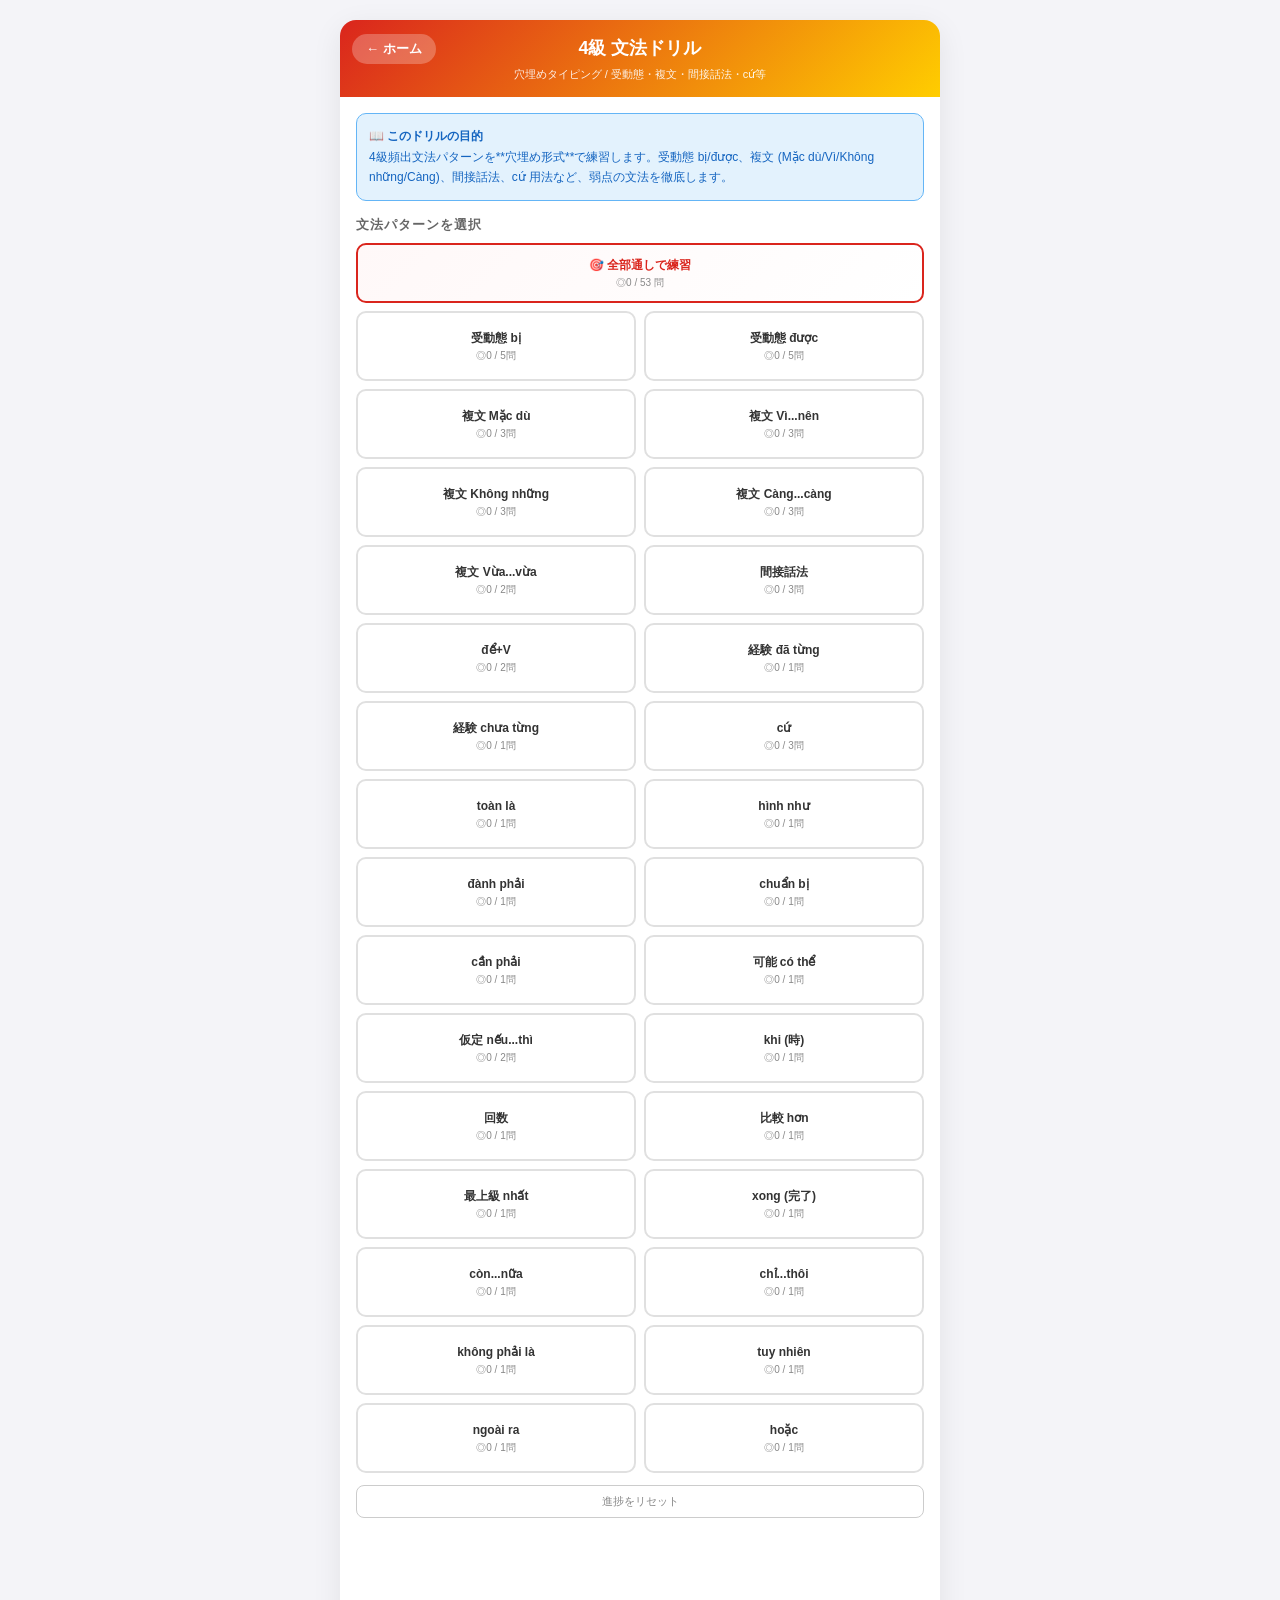
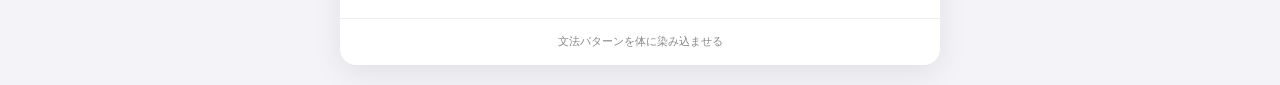
==== grammar-4kyu/index.html @ e12d1755 "Second batch: tones drill, grammar drill, listening dictation practice-tones/ (G): - 98 words from 3" ====
<!DOCTYPE html>
<html lang="ja">
<head>
<meta charset="UTF-8">
<meta name="viewport" content="width=device-width,initial-scale=1,maximum-scale=1,user-scalable=no">
<meta name="apple-mobile-web-app-capable" content="yes">
<title>ViLT 4級 文法ドリル</title>
<link rel="stylesheet" href="../assets/common.css">
<style>
.intro{background:#e3f2fd;border:1px solid #64b5f6;border-radius:10px;padding:12px;margin-bottom:14px;font-size:12px;color:#1565c0;line-height:1.7}
.cat-menu{display:grid;grid-template-columns:repeat(2,1fr);gap:8px}
.cat-menu button{background:#fff;border:2px solid #e0e0e0;border-radius:10px;padding:12px 8px;font-size:12px;font-weight:700;color:#333;cursor:pointer;font-family:inherit;min-height:70px;display:flex;flex-direction:column;align-items:center;justify-content:center;line-height:1.3}
.cat-menu button:active{transform:scale(.97);background:#fff8e6}
.cat-menu button.done{border-color:#2e7d32;background:#e8f5e9;color:#1b5e20}
.cat-menu button .count{font-size:10px;color:#888;margin-top:3px;font-weight:500}
.cat-menu button.all{grid-column:span 2;background:linear-gradient(135deg,#fff8f8,#fff);border-color:#da251d;color:#da251d;min-height:60px}
.round-bar{background:#fff;border:1px solid #e0e0e0;border-radius:10px;padding:10px 14px;margin-bottom:12px;display:flex;justify-content:space-around;align-items:center;font-size:12px;color:#666}
.round-bar b{display:block;font-size:17px;color:#da251d;font-weight:700;margin-top:2px}
.round-bar .sep{width:1px;height:30px;background:#e0e0e0}
.qcard{background:#fff;border:2px solid #e0e0e0;border-radius:16px;padding:20px;margin-bottom:14px;position:relative}
.qcard .qlabel{font-size:11px;color:#888;letter-spacing:1px;font-weight:600;margin-bottom:8px}
.qcard .qcat{display:inline-block;background:#e3f2fd;color:#1565c0;border-radius:10px;padding:3px 10px;font-size:11px;font-weight:700;margin-bottom:10px}
.qcard .qhint{color:#e65100;font-size:12px;margin-bottom:10px;font-weight:600}
.qcard .qfill{font-size:22px;font-weight:700;color:#222;line-height:1.6;margin-bottom:6px}
.qcard .qfill .blank{color:#da251d;background:#fff8e6;padding:2px 10px;border-radius:6px;border:1px dashed #da251d}
.qcard .qjp{font-size:13px;color:#666;margin-top:6px}
.qcard .qidx{position:absolute;top:12px;right:16px;font-size:12px;color:#aaa;font-weight:600}
.ans-input{width:100%;padding:14px;border:2px solid #1976d2;border-radius:12px;font-size:20px;font-family:inherit;background:#fafbff;text-align:center;color:#222;margin-bottom:14px}
.ans-input:focus{outline:none;border-color:#0d47a1;background:#fff;box-shadow:0 0 0 3px rgba(25,118,210,.15)}
.ans-input.excellent{border-color:#1b5e20;background:#c8e6c9;color:#1b5e20}
.ans-input.good{border-color:#43a047;background:#e8f5e9;color:#2e7d32}
.ans-input.okay{border-color:#ef6c00;background:#fff3e0;color:#e65100}
.ans-input.bad{border-color:#c62828;background:#ffebee;color:#b71c1c}
.judge-box{border-radius:12px;padding:16px;margin-bottom:14px;text-align:center;display:none}
.judge-box.show{display:block}
.judge-box.excellent{background:linear-gradient(135deg,#2e7d32,#43a047);color:#fff}
.judge-box.good{background:linear-gradient(135deg,#66bb6a,#81c784);color:#fff}
.judge-box.okay{background:linear-gradient(135deg,#ffa726,#fb8c00);color:#fff}
.judge-box.bad{background:linear-gradient(135deg,#ef5350,#e53935);color:#fff}
.judge-box.listen{background:linear-gradient(135deg,#5c6bc0,#3949ab);color:#fff}
.judge-box .icon{font-size:42px;font-weight:800;display:block;margin-bottom:4px;line-height:1}
.judge-box .msg{font-size:14px;margin-bottom:8px;opacity:.95}
.judge-box .correct-ans{background:rgba(255,255,255,.25);border-radius:8px;padding:10px;font-size:18px;font-weight:700;display:inline-block;margin-top:4px}
.judge-box .correct-ans small{display:block;font-size:11px;opacity:.85;margin-top:4px;font-weight:400}
.btn-row{display:flex;gap:10px;margin-bottom:10px}
.btn-row button{flex:1;padding:16px 8px;border:none;border-radius:12px;font-size:15px;font-weight:700;cursor:pointer;font-family:inherit}
.btn-row button:active{opacity:.75;transform:scale(.96)}
.btn-check{background:#1976d2;color:#fff}
.btn-speak-big{background:#5c6bc0;color:#fff;font-size:16px!important;padding:20px!important}
.btn-speak-big.speaking{background:#3949ab}
.btn-next{background:#2e7d32;color:#fff}
.btn-skip{background:#f5f5f5;color:#666;border:1px solid #ddd!important}
.stage-badge{display:inline-block;padding:4px 10px;border-radius:12px;font-size:11px;font-weight:700;margin-bottom:10px}
.stage-badge.s1{background:#e3f2fd;color:#1565c0}
.stage-badge.s2{background:#fff3e0;color:#ef6c00}
.complete{background:linear-gradient(135deg,#4caf50,#8bc34a);color:#fff;border-radius:16px;padding:40px 20px;text-align:center;box-shadow:0 3px 10px rgba(0,0,0,.1)}
.complete h2{font-size:28px;margin-bottom:8px}
.complete p{font-size:14px;opacity:.95;margin-bottom:16px}
.complete button{background:#fff;color:#2e7d32;border:none;padding:12px 24px;border-radius:10px;font-weight:700;font-size:14px;cursor:pointer;font-family:inherit;margin:4px}
.reset-bar{display:flex;gap:8px;margin-top:12px}
.reset-bar button{flex:1;padding:8px;background:none;border:1px solid #ccc;border-radius:8px;color:#888;font-size:11px;cursor:pointer;font-family:inherit}
</style>
</head>
<body>
<div class="app">
<header class="site">
<button class="nav-back" onclick="location.href='../'">← ホーム</button>
<h1>4級 文法ドリル</h1>
<div class="sub">穴埋めタイピング / 受動態・複文・間接話法・cứ等</div>
</header>
<main>

<div id="catArea">
<div class="intro">
<b>📖 このドリルの目的</b><br>
4級頻出文法パターンを**穴埋め形式**で練習します。受動態 bị/được、複文 (Mặc dù/Vì/Không những/Càng)、間接話法、cứ 用法など、弱点の文法を徹底します。
</div>
<div class="section-title">文法パターンを選択</div>
<div class="cat-menu" id="catMenu"></div>
<div class="reset-bar">
<button id="btnResetAll">進捗をリセット</button>
</div>
</div>

<div id="learnArea" class="hidden">
<div class="round-bar">
<div>周回<b id="s-round">1 / 5</b></div>
<div class="sep"></div>
<div>残り<b id="s-remain">-</b></div>
<div class="sep"></div>
<div>習得(◎)<b id="s-done">-</b></div>
</div>

<div id="stageBadge" class="stage-badge s1">STEP 1: 音声なしで挑戦</div>

<div class="qcard" id="qcard">
<div class="qidx" id="idx">-</div>
<div class="qcat" id="qcat">-</div>
<div class="qlabel">下線部に入る語を入力</div>
<div class="qhint" id="qhint">-</div>
<div class="qfill" id="qfill">-</div>
<div class="qjp" id="qjp">-</div>
</div>

<input type="text" class="ans-input" id="ans" autocapitalize="none" autocorrect="off" autocomplete="off" spellcheck="false" placeholder="答えを入力" />

<div class="judge-box" id="judge">
<span class="icon" id="judgeIcon">✓</span>
<div class="msg" id="judgeMsg"></div>
<div class="correct-ans" id="correctAns"></div>
</div>

<div class="btn-row" id="btnsStage1">
<button class="btn-skip" id="btnSkip">わからない</button>
<button class="btn-check" id="btnCheck">答え合わせ</button>
</div>
<div class="btn-row hidden" id="btnsListen">
<button class="btn-speak-big" id="btnSpeakBig">🔊 音声で文全体を聞く</button>
</div>
<div class="btn-row hidden" id="btnsStage2">
<button class="btn-check" id="btnCheck2">もう一度 答え合わせ</button>
</div>
<div class="btn-row hidden" id="btnsNext">
<button class="btn-next" id="btnNext">次の問題 ▶</button>
</div>

<div class="progress"><div class="progress-bar" id="bar" style="width:0%"></div></div>
<div class="reset-bar">
<button id="btnBack">← メニュー</button>
<button id="btnResetCur">進捗リセット</button>
</div>
</div>

<div id="completeArea" class="complete hidden">
<h2>🎉 完了！</h2>
<p id="completeMsg">文法ドリル完了</p>
<button onclick="location.reload()">メニューに戻る</button>
</div>

</main>
<footer class="site">文法パターンを体に染み込ませる</footer>
</div>

<script src="data.js"></script>
<script>
(function(){
  var MAX_ROUND = 5;
  var state = null, rank = null;
  var currentCat = null;
  var byCat = {};
  GRAMMAR_4KYU.forEach(function(q,i){
    if(!byCat[q.cat]) byCat[q.cat] = [];
    byCat[q.cat].push(i);
  });
  var CATS = Object.keys(byCat);
  var ALL_KEY = "_ALL_";

  function skey(cat){ return "vilt_grammar4kyu_"+cat; }
  function loadSt(cat){ try{ var s = localStorage.getItem(skey(cat)); if(s) return JSON.parse(s); }catch(e){} return null; }
  function saveSt(cat, st){ try{ localStorage.setItem(skey(cat), JSON.stringify(st)); }catch(e){} }
  function initSt(cat){
    var indices = cat === ALL_KEY ? GRAMMAR_4KYU.map(function(_,i){return i;}) : byCat[cat].slice();
    return { round:1, queue:indices, nextQueue:[], done:[], idx:0, stage:1, finished:false, total:indices.length };
  }

  var viVoice = null;
  function loadVoices(){
    var v = window.speechSynthesis.getVoices();
    viVoice = v.find(function(x){ return x.lang && x.lang.toLowerCase().indexOf("vi") === 0; });
  }
  function speak(text, btn){
    if(!("speechSynthesis" in window)) return;
    window.speechSynthesis.cancel();
    var msg = new SpeechSynthesisUtterance(text);
    msg.lang="vi-VN"; msg.rate=0.8;
    if(viVoice) msg.voice = viVoice;
    if(btn) btn.classList.add("speaking");
    msg.onend = function(){ if(btn) btn.classList.remove("speaking"); };
    msg.onerror = function(){ if(btn) btn.classList.remove("speaking"); };
    window.speechSynthesis.speak(msg);
  }

  function stripDiacritics(s){
    return s.normalize("NFD").replace(/[\u0300-\u036f]/g,"").replace(/đ/g,"d").replace(/Đ/g,"D");
  }
  function normalize(s){ return s.trim().toLowerCase().replace(/\s+/g," "); }
  function compareAns(input, correct){
    var i = normalize(input), a = normalize(correct);
    if(i === "") return "empty";
    if(i === a) return "perfect";
    if(stripDiacritics(i) === stripDiacritics(a)) return "tone_only";
    return "wrong";
  }

  function renderCatMenu(){
    var menu = document.getElementById("catMenu");
    menu.innerHTML = "";
    var allBtn = document.createElement("button");
    allBtn.className = "all";
    var allSt = loadSt(ALL_KEY);
    var allDone = allSt ? allSt.done.length : 0;
    allBtn.innerHTML = "🎯 全部通しで練習<div class='count'>◎"+allDone+" / "+GRAMMAR_4KYU.length+" 問</div>";
    allBtn.addEventListener("click", function(){ start(ALL_KEY); });
    menu.appendChild(allBtn);
    CATS.forEach(function(cat){
      var btn = document.createElement("button");
      var st = loadSt(cat);
      var count = byCat[cat].length;
      var doneCount = st ? st.done.length : 0;
      var isDone = st && st.finished && doneCount === count;
      btn.className = isDone ? "done" : "";
      btn.innerHTML = "<div>"+cat+"</div><div class='count'>◎"+doneCount+" / "+count+"問"+(isDone?" ✓":"")+"</div>";
      btn.addEventListener("click", function(){ start(cat); });
      menu.appendChild(btn);
    });
  }

  function start(cat){
    currentCat = cat;
    state = loadSt(cat) || initSt(cat);
    if(state.finished){ state = initSt(cat); saveSt(cat, state); }
    document.getElementById("catArea").classList.add("hidden");
    document.getElementById("learnArea").classList.remove("hidden");
    document.getElementById("completeArea").classList.add("hidden");
    render();
  }
  function back(){
    currentCat = null; state = null;
    document.getElementById("catArea").classList.remove("hidden");
    document.getElementById("learnArea").classList.add("hidden");
    document.getElementById("completeArea").classList.add("hidden");
    renderCatMenu();
  }

  function curQ(){
    if(!state || state.queue.length === 0) return null;
    return GRAMMAR_4KYU[state.queue[state.idx]];
  }

  function renderFill(q){
    // Replace __ with styled blank
    var text = q.fill.replace(/_{2,}|__/g, '<span class="blank">___</span>');
    document.getElementById("qfill").innerHTML = text;
  }

  function setStage(st){
    var b = document.getElementById("stageBadge");
    if(st === 1){ b.className="stage-badge s1"; b.textContent = "STEP 1: 音声なしで挑戦"; }
    else { b.className="stage-badge s2"; b.textContent = "STEP 2: 音声を聞いてから入力"; }
  }

  function render(){
    if(state.finished){ showComplete(); return; }
    var q = curQ(); if(!q) return;
    document.getElementById("qcat").textContent = q.cat;
    document.getElementById("qhint").textContent = "ヒント: " + q.hint;
    renderFill(q);
    document.getElementById("qjp").textContent = q.jp;
    document.getElementById("idx").textContent = (state.idx+1)+"/"+state.queue.length;
    document.getElementById("s-round").textContent = state.round+" / "+MAX_ROUND;
    document.getElementById("s-remain").textContent = state.queue.length;
    document.getElementById("s-done").textContent = state.done.length+" / "+state.total;
    document.getElementById("bar").style.width = Math.round((state.done.length/state.total)*100)+"%";
    state.stage = 1; setStage(1); resetUI(); rank = null;
  }
  function resetUI(){
    var i = document.getElementById("ans");
    i.value = ""; i.className = "ans-input"; i.disabled = false;
    document.getElementById("judge").classList.remove("show");
    document.getElementById("btnsStage1").classList.remove("hidden");
    document.getElementById("btnsListen").classList.add("hidden");
    document.getElementById("btnsStage2").classList.add("hidden");
    document.getElementById("btnsNext").classList.add("hidden");
    setTimeout(function(){ try{ i.focus(); }catch(e){} }, 50);
  }
  function showComplete(){
    document.getElementById("learnArea").classList.add("hidden");
    document.getElementById("completeArea").classList.remove("hidden");
    document.getElementById("completeMsg").textContent =
      state.done.length === state.total
        ? "全"+state.total+"問を ◎ で完了！"
        : MAX_ROUND+"周終了。◎"+state.done.length+"/"+state.total+"問";
  }

  function applyJudgment(r, q, val){
    var input = document.getElementById("ans");
    var jb = document.getElementById("judge");
    rank = r;
    if(r === "◎"){ input.className="ans-input excellent"; jb.className="judge-box show excellent";
      document.getElementById("judgeIcon").textContent="◎"; document.getElementById("judgeMsg").textContent="完全正解！合格"; }
    else if(r === "〇"){ input.className="ans-input good"; jb.className="judge-box show good";
      document.getElementById("judgeIcon").textContent="〇"; document.getElementById("judgeMsg").textContent="声調記号のみミス → 次周"; }
    else if(r === "△"){ input.className="ans-input okay"; jb.className="judge-box show okay";
      document.getElementById("judgeIcon").textContent="△"; document.getElementById("judgeMsg").textContent="音声を聞いて書けました → 次周"; }
    else { input.className="ans-input bad"; jb.className="judge-box show bad";
      document.getElementById("judgeIcon").textContent="×"; document.getElementById("judgeMsg").textContent="音声を聞いても書けず → 次周"; }
    var filledAns = q.fill.replace(/_{2,}|__/g, '<b style="color:#fff">'+q.ans+'</b>');
    document.getElementById("correctAns").innerHTML = filledAns + "<small>正解: " + q.ans + " | " + q.jp + "</small>";
    input.disabled = true;
    document.getElementById("btnsStage1").classList.add("hidden");
    document.getElementById("btnsListen").classList.add("hidden");
    document.getElementById("btnsStage2").classList.add("hidden");
    document.getElementById("btnsNext").classList.remove("hidden");
  }

  function doCheck1(){
    var q = curQ(); if(!q) return;
    var v = document.getElementById("ans").value;
    var r = compareAns(v, q.ans);
    if(r === "empty"){ document.getElementById("ans").focus(); return; }
    if(r === "perfect") applyJudgment("◎", q, v);
    else if(r === "tone_only") applyJudgment("〇", q, v);
    else showListen(v);
  }
  function showListen(prev){
    var i = document.getElementById("ans");
    i.className="ans-input bad"; i.disabled=true;
    var jb = document.getElementById("judge");
    jb.className="judge-box show listen";
    document.getElementById("judgeIcon").textContent="🔊";
    document.getElementById("judgeMsg").textContent="不正解。音声で文全体を聞いてもう一度";
    document.getElementById("correctAns").innerHTML = "あなた: " + (prev || "(未入力)");
    document.getElementById("btnsStage1").classList.add("hidden");
    document.getElementById("btnsListen").classList.remove("hidden");
  }
  function doSpeakAndAdvance(){
    var q = curQ(); if(!q) return;
    var full = q.fill.replace(/_{2,}|__/g, q.ans);
    speak(full, document.getElementById("btnSpeakBig"));
    setTimeout(function(){
      state.stage = 2; setStage(2);
      var i = document.getElementById("ans");
      i.value=""; i.className="ans-input"; i.disabled=false;
      document.getElementById("judge").classList.remove("show");
      document.getElementById("btnsListen").classList.add("hidden");
      document.getElementById("btnsStage2").classList.remove("hidden");
      try{ i.focus(); }catch(e){}
    }, 500);
  }
  function doCheck2(){
    var q = curQ(); if(!q) return;
    var v = document.getElementById("ans").value;
    var r = compareAns(v, q.ans);
    if(r === "empty"){ document.getElementById("ans").focus(); return; }
    if(r === "perfect" || r === "tone_only") applyJudgment("△", q, v);
    else applyJudgment("×", q, v);
  }
  function doNext(){
    var qi = state.queue[state.idx];
    if(rank === "◎"){ if(state.done.indexOf(qi) < 0) state.done.push(qi); }
    else{ if(state.nextQueue.indexOf(qi) < 0) state.nextQueue.push(qi); }
    state.queue.splice(state.idx, 1);
    if(state.idx >= state.queue.length){
      if(state.nextQueue.length === 0 || state.round >= MAX_ROUND) state.finished = true;
      else{ state.round++; state.queue = state.nextQueue; state.nextQueue = []; state.idx = 0; }
    }
    saveSt(currentCat, state); render();
  }
  function doSkip(){ var q = curQ(); if(q) applyJudgment("×", q, ""); }

  document.getElementById("btnCheck").addEventListener("click", doCheck1);
  document.getElementById("btnCheck2").addEventListener("click", doCheck2);
  document.getElementById("btnSpeakBig").addEventListener("click", doSpeakAndAdvance);
  document.getElementById("btnSkip").addEventListener("click", doSkip);
  document.getElementById("btnNext").addEventListener("click", doNext);
  document.getElementById("ans").addEventListener("keydown", function(e){
    if(e.key === "Enter"){ e.preventDefault(); if(state.stage === 1) doCheck1(); else doCheck2(); }
  });
  document.getElementById("btnBack").addEventListener("click", back);
  document.getElementById("btnResetCur").addEventListener("click", function(){
    if(confirm("進捗リセット?")){ state = initSt(currentCat); saveSt(currentCat, state); render(); }
  });
  document.getElementById("btnResetAll").addEventListener("click", function(){
    if(confirm("全進捗リセット?")){
      CATS.forEach(function(c){ localStorage.removeItem(skey(c)); });
      localStorage.removeItem(skey(ALL_KEY));
      renderCatMenu();
    }
  });

  if("speechSynthesis" in window){
    loadVoices();
    if(window.speechSynthesis.onvoiceschanged !== undefined){
      window.speechSynthesis.onvoiceschanged = loadVoices;
    }
  }
  renderCatMenu();
})();
</script>
</body>
</html>
---- assets/common.css ----
*{margin:0;padding:0;box-sizing:border-box;-webkit-tap-highlight-color:transparent;touch-action:manipulation}
html,body{font-family:-apple-system,"Hiragino Sans","Segoe UI",sans-serif;background:#f4f4f8;color:#222;line-height:1.6;min-height:100vh}
a{color:inherit;text-decoration:none}
.app{max-width:600px;margin:0 auto;min-height:100vh;background:#fff;display:flex;flex-direction:column}
header.site{background:linear-gradient(135deg,#da251d,#ffcd00);color:#fff;padding:14px 16px;text-align:center;position:sticky;top:0;z-index:10}
header.site h1{font-size:18px;font-weight:700}
header.site .sub{font-size:11px;opacity:.9;margin-top:3px}
header.site .nav-back{position:absolute;left:12px;top:14px;background:rgba(255,255,255,.25);color:#fff;border:none;border-radius:20px;padding:6px 14px;font-size:13px;cursor:pointer;font-family:inherit;font-weight:600}
header.site .nav-back:active{background:rgba(255,255,255,.4)}
main{flex:1;padding:16px;padding-bottom:100px}
.section-title{font-size:13px;color:#666;font-weight:700;letter-spacing:1px;margin:14px 0 8px;text-transform:uppercase}
.countdown{background:linear-gradient(135deg,#1976d2,#42a5f5);color:#fff;border-radius:14px;padding:18px;text-align:center;box-shadow:0 3px 10px rgba(25,118,210,.2);margin-bottom:14px}
.countdown .days{font-size:48px;font-weight:800;line-height:1;margin:6px 0}
.countdown .label{font-size:12px;opacity:.95}
.countdown .date{font-size:13px;opacity:.95;margin-top:4px}
.menu{display:grid;grid-template-columns:repeat(2,1fr);gap:10px}
.menu a{background:#fff;border:2px solid #e0e0e0;border-radius:12px;padding:18px 10px;text-align:center;font-size:13px;font-weight:700;color:#333;display:flex;flex-direction:column;align-items:center;justify-content:center;min-height:110px;transition:all .15s}
.menu a:active{transform:scale(.97);background:#fff8e6;border-color:#ffcd00}
.menu a .ic{font-size:30px;margin-bottom:6px}
.menu a .sub{font-size:11px;color:#888;margin-top:4px;font-weight:400}
.menu a.primary{background:linear-gradient(135deg,#fff8f8,#fff);border-color:#da251d;color:#da251d}
.card-box{background:#fff;border:1px solid #e0e0e0;border-radius:12px;padding:14px;margin-bottom:12px}
.card-box h3{font-size:14px;color:#333;margin-bottom:8px}
.progress{background:#f0f0f0;height:8px;border-radius:4px;overflow:hidden;margin:8px 0}
.progress-bar{background:linear-gradient(90deg,#da251d,#ffcd00);height:100%;transition:width .3s}
.stats{display:flex;justify-content:space-around;font-size:12px;color:#666;background:#f8f8f8;padding:10px;border-radius:10px}
.stats b{display:block;font-size:16px;color:#222;font-weight:700;margin-top:2px}
.stats .sep{width:1px;background:#ddd}
.today-task{background:#fff8e6;border:2px solid #ffcd00;border-radius:12px;padding:14px;margin-bottom:14px}
.today-task .t{font-size:12px;color:#8b6914;font-weight:700;letter-spacing:1px;margin-bottom:8px}
.today-task ul{list-style:none;padding:0}
.today-task li{padding:6px 0;border-bottom:1px dashed #f0e0a0;font-size:14px;color:#444}
.today-task li:last-child{border-bottom:none}
.btn{display:inline-block;padding:12px 20px;border:none;border-radius:10px;font-size:14px;font-weight:700;cursor:pointer;font-family:inherit}
.btn-primary{background:#da251d;color:#fff}
.btn-primary:active{opacity:.85}
.btn-block{display:block;width:100%}
.badge{display:inline-block;background:#e0e0e0;color:#666;border-radius:10px;padding:2px 8px;font-size:11px;font-weight:600;margin-left:6px}
.badge-new{background:#ffcd00;color:#8b6914}
.badge-done{background:#2e7d32;color:#fff}
footer.site{padding:14px;text-align:center;font-size:11px;color:#888;border-top:1px solid #eee}
.hidden{display:none!important}
@media(min-width:700px){.app{margin:20px auto;min-height:calc(100vh - 40px);border-radius:16px;overflow:hidden;box-shadow:0 8px 30px rgba(0,0,0,.08)}}
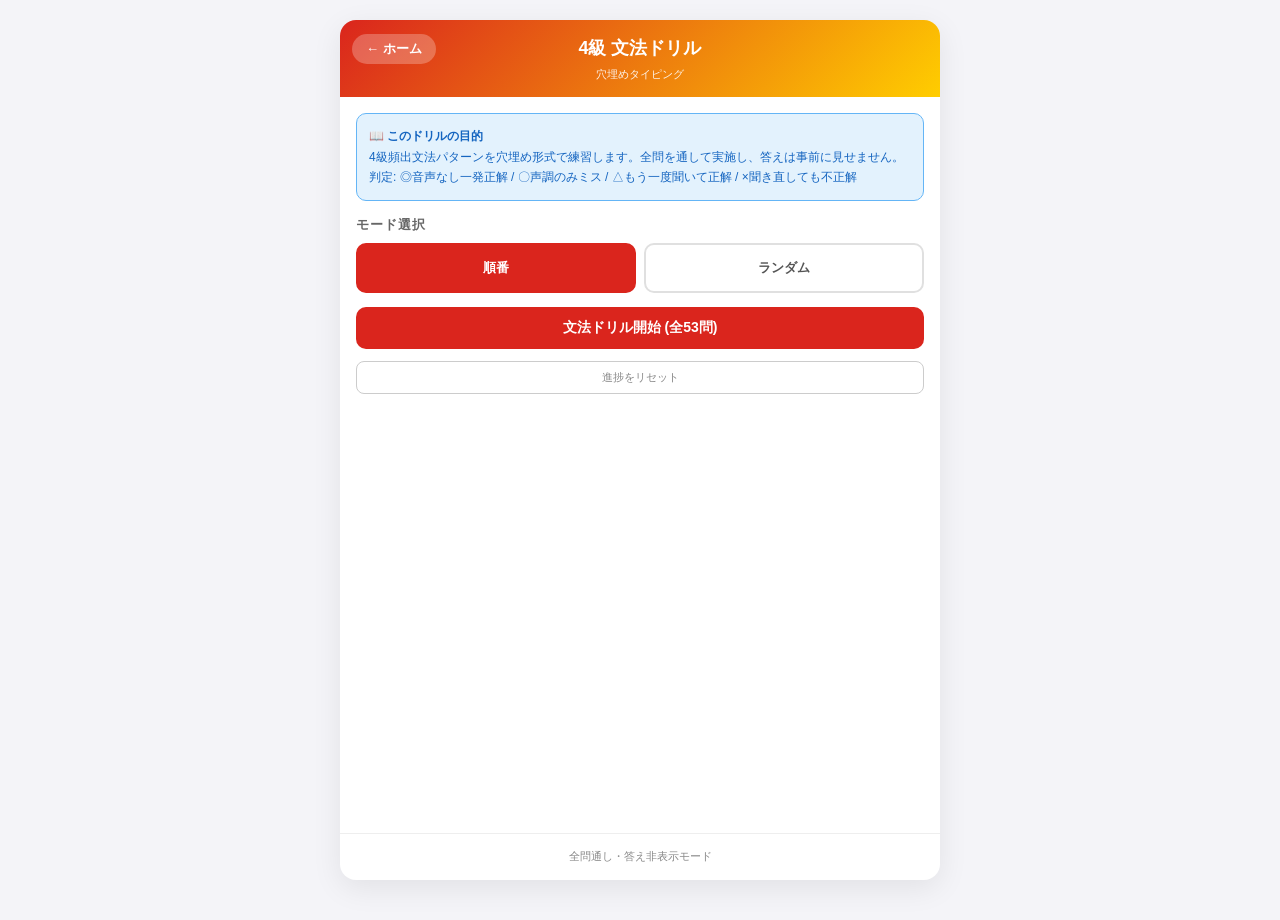
==== commit fe5c6d7e: "Fix grammar drill: hide category/hint that revealed the answer User feedback (2026-04-20): - Menu sc" ====
--- a/grammar-4kyu/index.html
+++ b/grammar-4kyu/index.html
@@ -8,22 +8,20 @@
 <link rel="stylesheet" href="../assets/common.css">
 <style>
 .intro{background:#e3f2fd;border:1px solid #64b5f6;border-radius:10px;padding:12px;margin-bottom:14px;font-size:12px;color:#1565c0;line-height:1.7}
-.cat-menu{display:grid;grid-template-columns:repeat(2,1fr);gap:8px}
-.cat-menu button{background:#fff;border:2px solid #e0e0e0;border-radius:10px;padding:12px 8px;font-size:12px;font-weight:700;color:#333;cursor:pointer;font-family:inherit;min-height:70px;display:flex;flex-direction:column;align-items:center;justify-content:center;line-height:1.3}
-.cat-menu button:active{transform:scale(.97);background:#fff8e6}
-.cat-menu button.done{border-color:#2e7d32;background:#e8f5e9;color:#1b5e20}
-.cat-menu button .count{font-size:10px;color:#888;margin-top:3px;font-weight:500}
-.cat-menu button.all{grid-column:span 2;background:linear-gradient(135deg,#fff8f8,#fff);border-color:#da251d;color:#da251d;min-height:60px}
 .round-bar{background:#fff;border:1px solid #e0e0e0;border-radius:10px;padding:10px 14px;margin-bottom:12px;display:flex;justify-content:space-around;align-items:center;font-size:12px;color:#666}
 .round-bar b{display:block;font-size:17px;color:#da251d;font-weight:700;margin-top:2px}
 .round-bar .sep{width:1px;height:30px;background:#e0e0e0}
-.qcard{background:#fff;border:2px solid #e0e0e0;border-radius:16px;padding:20px;margin-bottom:14px;position:relative}
-.qcard .qlabel{font-size:11px;color:#888;letter-spacing:1px;font-weight:600;margin-bottom:8px}
-.qcard .qcat{display:inline-block;background:#e3f2fd;color:#1565c0;border-radius:10px;padding:3px 10px;font-size:11px;font-weight:700;margin-bottom:10px}
-.qcard .qhint{color:#e65100;font-size:12px;margin-bottom:10px;font-weight:600}
-.qcard .qfill{font-size:22px;font-weight:700;color:#222;line-height:1.6;margin-bottom:6px}
-.qcard .qfill .blank{color:#da251d;background:#fff8e6;padding:2px 10px;border-radius:6px;border:1px dashed #da251d}
-.qcard .qjp{font-size:13px;color:#666;margin-top:6px}
+.stage-badge{display:inline-block;padding:4px 10px;border-radius:12px;font-size:11px;font-weight:700;margin-bottom:10px}
+.stage-badge.s1{background:#e3f2fd;color:#1565c0}
+.stage-badge.s2{background:#fff3e0;color:#ef6c00}
+.mode-sel{display:flex;gap:8px;margin-bottom:14px}
+.mode-sel button{flex:1;padding:14px 8px;border:2px solid #e0e0e0;border-radius:10px;background:#fff;font-size:13px;font-weight:700;cursor:pointer;font-family:inherit;color:#555}
+.mode-sel button.active{background:#da251d;color:#fff;border-color:#da251d}
+.qcard{background:#fff;border:2px solid #e0e0e0;border-radius:16px;padding:24px 20px;margin-bottom:14px;position:relative}
+.qcard .qlabel{font-size:11px;color:#888;letter-spacing:1px;font-weight:600;margin-bottom:12px;text-align:center}
+.qcard .qfill{font-size:22px;font-weight:700;color:#222;line-height:1.7;margin-bottom:10px;text-align:center}
+.qcard .qfill .blank{color:#da251d;background:#fff8e6;padding:2px 14px;border-radius:6px;border:1px dashed #da251d;margin:0 2px}
+.qcard .qjp{font-size:13px;color:#666;text-align:center;padding:8px;background:#f8f8f8;border-radius:6px}
 .qcard .qidx{position:absolute;top:12px;right:16px;font-size:12px;color:#aaa;font-weight:600}
 .ans-input{width:100%;padding:14px;border:2px solid #1976d2;border-radius:12px;font-size:20px;font-family:inherit;background:#fafbff;text-align:center;color:#222;margin-bottom:14px}
 .ans-input:focus{outline:none;border-color:#0d47a1;background:#fff;box-shadow:0 0 0 3px rgba(25,118,210,.15)}
@@ -40,7 +38,7 @@
 .judge-box.listen{background:linear-gradient(135deg,#5c6bc0,#3949ab);color:#fff}
 .judge-box .icon{font-size:42px;font-weight:800;display:block;margin-bottom:4px;line-height:1}
 .judge-box .msg{font-size:14px;margin-bottom:8px;opacity:.95}
-.judge-box .correct-ans{background:rgba(255,255,255,.25);border-radius:8px;padding:10px;font-size:18px;font-weight:700;display:inline-block;margin-top:4px}
+.judge-box .correct-ans{background:rgba(255,255,255,.25);border-radius:8px;padding:10px;font-size:18px;font-weight:700;display:inline-block;margin-top:4px;max-width:100%;word-break:break-word}
 .judge-box .correct-ans small{display:block;font-size:11px;opacity:.85;margin-top:4px;font-weight:400}
 .btn-row{display:flex;gap:10px;margin-bottom:10px}
 .btn-row button{flex:1;padding:16px 8px;border:none;border-radius:12px;font-size:15px;font-weight:700;cursor:pointer;font-family:inherit}
@@ -50,9 +48,6 @@
 .btn-speak-big.speaking{background:#3949ab}
 .btn-next{background:#2e7d32;color:#fff}
 .btn-skip{background:#f5f5f5;color:#666;border:1px solid #ddd!important}
-.stage-badge{display:inline-block;padding:4px 10px;border-radius:12px;font-size:11px;font-weight:700;margin-bottom:10px}
-.stage-badge.s1{background:#e3f2fd;color:#1565c0}
-.stage-badge.s2{background:#fff3e0;color:#ef6c00}
 .complete{background:linear-gradient(135deg,#4caf50,#8bc34a);color:#fff;border-radius:16px;padding:40px 20px;text-align:center;box-shadow:0 3px 10px rgba(0,0,0,.1)}
 .complete h2{font-size:28px;margin-bottom:8px}
 .complete p{font-size:14px;opacity:.95;margin-bottom:16px}
@@ -66,17 +61,22 @@
 <header class="site">
 <button class="nav-back" onclick="location.href='../'">← ホーム</button>
 <h1>4級 文法ドリル</h1>
-<div class="sub">穴埋めタイピング / 受動態・複文・間接話法・cứ等</div>
+<div class="sub">穴埋めタイピング</div>
 </header>
 <main>
 
-<div id="catArea">
+<div id="introArea">
 <div class="intro">
 <b>📖 このドリルの目的</b><br>
-4級頻出文法パターンを**穴埋め形式**で練習します。受動態 bị/được、複文 (Mặc dù/Vì/Không những/Càng)、間接話法、cứ 用法など、弱点の文法を徹底します。
-</div>
-<div class="section-title">文法パターンを選択</div>
-<div class="cat-menu" id="catMenu"></div>
+4級頻出文法パターンを穴埋め形式で練習します。全問を通して実施し、答えは事前に見せません。<br>
+判定: ◎音声なし一発正解 / 〇声調のみミス / △もう一度聞いて正解 / ×聞き直しても不正解
+</div>
+<div class="section-title">モード選択</div>
+<div class="mode-sel">
+<button id="modeOrder" class="active">順番</button>
+<button id="modeRandom">ランダム</button>
+</div>
+<button class="btn btn-primary btn-block" id="btnStart" style="margin-top:10px">文法ドリル開始 (全<span id="total-count">-</span>問)</button>
 <div class="reset-bar">
 <button id="btnResetAll">進捗をリセット</button>
 </div>
@@ -93,11 +93,9 @@
 
 <div id="stageBadge" class="stage-badge s1">STEP 1: 音声なしで挑戦</div>
 
-<div class="qcard" id="qcard">
+<div class="qcard">
 <div class="qidx" id="idx">-</div>
-<div class="qcat" id="qcat">-</div>
 <div class="qlabel">下線部に入る語を入力</div>
-<div class="qhint" id="qhint">-</div>
 <div class="qfill" id="qfill">-</div>
 <div class="qjp" id="qjp">-</div>
 </div>
@@ -138,30 +136,32 @@
 </div>
 
 </main>
-<footer class="site">文法パターンを体に染み込ませる</footer>
+<footer class="site">全問通し・答え非表示モード</footer>
 </div>
 
 <script src="data.js"></script>
 <script>
 (function(){
   var MAX_ROUND = 5;
+  var STORAGE_KEY = "vilt_grammar4kyu_all_v2";
   var state = null, rank = null;
-  var currentCat = null;
-  var byCat = {};
-  GRAMMAR_4KYU.forEach(function(q,i){
-    if(!byCat[q.cat]) byCat[q.cat] = [];
-    byCat[q.cat].push(i);
-  });
-  var CATS = Object.keys(byCat);
-  var ALL_KEY = "_ALL_";
-
-  function skey(cat){ return "vilt_grammar4kyu_"+cat; }
-  function loadSt(cat){ try{ var s = localStorage.getItem(skey(cat)); if(s) return JSON.parse(s); }catch(e){} return null; }
-  function saveSt(cat, st){ try{ localStorage.setItem(skey(cat), JSON.stringify(st)); }catch(e){} }
-  function initSt(cat){
-    var indices = cat === ALL_KEY ? GRAMMAR_4KYU.map(function(_,i){return i;}) : byCat[cat].slice();
-    return { round:1, queue:indices, nextQueue:[], done:[], idx:0, stage:1, finished:false, total:indices.length };
-  }
+  var mode = "order";
+
+  function init(){
+    var order = GRAMMAR_4KYU.map(function(_,i){return i;});
+    if(mode === "random"){
+      for(var i=order.length-1;i>0;i--){
+        var j = Math.floor(Math.random()*(i+1));
+        var t = order[i]; order[i] = order[j]; order[j] = t;
+      }
+    }
+    return {
+      round:1, queue:order, nextQueue:[], done:[], idx:0,
+      stage:1, finished:false, total:GRAMMAR_4KYU.length, mode:mode
+    };
+  }
+  function load(){ try{ var s = localStorage.getItem(STORAGE_KEY); if(s) return JSON.parse(s); }catch(e){} return null; }
+  function save(){ try{ localStorage.setItem(STORAGE_KEY, JSON.stringify(state)); }catch(e){} }
 
   var viVoice = null;
   function loadVoices(){
@@ -192,44 +192,25 @@
     return "wrong";
   }
 
-  function renderCatMenu(){
-    var menu = document.getElementById("catMenu");
-    menu.innerHTML = "";
-    var allBtn = document.createElement("button");
-    allBtn.className = "all";
-    var allSt = loadSt(ALL_KEY);
-    var allDone = allSt ? allSt.done.length : 0;
-    allBtn.innerHTML = "🎯 全部通しで練習<div class='count'>◎"+allDone+" / "+GRAMMAR_4KYU.length+" 問</div>";
-    allBtn.addEventListener("click", function(){ start(ALL_KEY); });
-    menu.appendChild(allBtn);
-    CATS.forEach(function(cat){
-      var btn = document.createElement("button");
-      var st = loadSt(cat);
-      var count = byCat[cat].length;
-      var doneCount = st ? st.done.length : 0;
-      var isDone = st && st.finished && doneCount === count;
-      btn.className = isDone ? "done" : "";
-      btn.innerHTML = "<div>"+cat+"</div><div class='count'>◎"+doneCount+" / "+count+"問"+(isDone?" ✓":"")+"</div>";
-      btn.addEventListener("click", function(){ start(cat); });
-      menu.appendChild(btn);
-    });
-  }
-
-  function start(cat){
-    currentCat = cat;
-    state = loadSt(cat) || initSt(cat);
-    if(state.finished){ state = initSt(cat); saveSt(cat, state); }
-    document.getElementById("catArea").classList.add("hidden");
+  function start(){
+    var existing = load();
+    if(existing && !existing.finished){
+      if(confirm("前回の続きから再開しますか? (キャンセルで最初から)")) state = existing;
+      else state = init();
+    }else{
+      state = init();
+    }
+    save();
+    document.getElementById("introArea").classList.add("hidden");
     document.getElementById("learnArea").classList.remove("hidden");
     document.getElementById("completeArea").classList.add("hidden");
     render();
   }
   function back(){
-    currentCat = null; state = null;
-    document.getElementById("catArea").classList.remove("hidden");
+    state = null;
+    document.getElementById("introArea").classList.remove("hidden");
     document.getElementById("learnArea").classList.add("hidden");
     document.getElementById("completeArea").classList.add("hidden");
-    renderCatMenu();
   }
 
   function curQ(){
@@ -238,7 +219,6 @@
   }
 
   function renderFill(q){
-    // Replace __ with styled blank
     var text = q.fill.replace(/_{2,}|__/g, '<span class="blank">___</span>');
     document.getElementById("qfill").innerHTML = text;
   }
@@ -252,8 +232,6 @@
   function render(){
     if(state.finished){ showComplete(); return; }
     var q = curQ(); if(!q) return;
-    document.getElementById("qcat").textContent = q.cat;
-    document.getElementById("qhint").textContent = "ヒント: " + q.hint;
     renderFill(q);
     document.getElementById("qjp").textContent = q.jp;
     document.getElementById("idx").textContent = (state.idx+1)+"/"+state.queue.length;
@@ -294,7 +272,7 @@
       document.getElementById("judgeIcon").textContent="△"; document.getElementById("judgeMsg").textContent="音声を聞いて書けました → 次周"; }
     else { input.className="ans-input bad"; jb.className="judge-box show bad";
       document.getElementById("judgeIcon").textContent="×"; document.getElementById("judgeMsg").textContent="音声を聞いても書けず → 次周"; }
-    var filledAns = q.fill.replace(/_{2,}|__/g, '<b style="color:#fff">'+q.ans+'</b>');
+    var filledAns = q.fill.replace(/_{2,}|__/g, '<b style="color:#fff;text-decoration:underline">'+q.ans+'</b>');
     document.getElementById("correctAns").innerHTML = filledAns + "<small>正解: " + q.ans + " | " + q.jp + "</small>";
     input.disabled = true;
     document.getElementById("btnsStage1").classList.add("hidden");
@@ -354,10 +332,12 @@
       if(state.nextQueue.length === 0 || state.round >= MAX_ROUND) state.finished = true;
       else{ state.round++; state.queue = state.nextQueue; state.nextQueue = []; state.idx = 0; }
     }
-    saveSt(currentCat, state); render();
+    save(); render();
   }
   function doSkip(){ var q = curQ(); if(q) applyJudgment("×", q, ""); }
 
+  // Events
+  document.getElementById("btnStart").addEventListener("click", start);
   document.getElementById("btnCheck").addEventListener("click", doCheck1);
   document.getElementById("btnCheck2").addEventListener("click", doCheck2);
   document.getElementById("btnSpeakBig").addEventListener("click", doSpeakAndAdvance);
@@ -368,15 +348,23 @@
   });
   document.getElementById("btnBack").addEventListener("click", back);
   document.getElementById("btnResetCur").addEventListener("click", function(){
-    if(confirm("進捗リセット?")){ state = initSt(currentCat); saveSt(currentCat, state); render(); }
+    if(confirm("進捗リセット?")){ state = init(); save(); render(); }
   });
   document.getElementById("btnResetAll").addEventListener("click", function(){
-    if(confirm("全進捗リセット?")){
-      CATS.forEach(function(c){ localStorage.removeItem(skey(c)); });
-      localStorage.removeItem(skey(ALL_KEY));
-      renderCatMenu();
-    }
-  });
+    if(confirm("進捗リセット?")){ localStorage.removeItem(STORAGE_KEY); }
+  });
+  document.getElementById("modeOrder").addEventListener("click", function(){
+    mode = "order";
+    this.classList.add("active");
+    document.getElementById("modeRandom").classList.remove("active");
+  });
+  document.getElementById("modeRandom").addEventListener("click", function(){
+    mode = "random";
+    this.classList.add("active");
+    document.getElementById("modeOrder").classList.remove("active");
+  });
+
+  document.getElementById("total-count").textContent = GRAMMAR_4KYU.length;
 
   if("speechSynthesis" in window){
     loadVoices();
@@ -384,7 +372,6 @@
       window.speechSynthesis.onvoiceschanged = loadVoices;
     }
   }
-  renderCatMenu();
 })();
 </script>
 </body>
